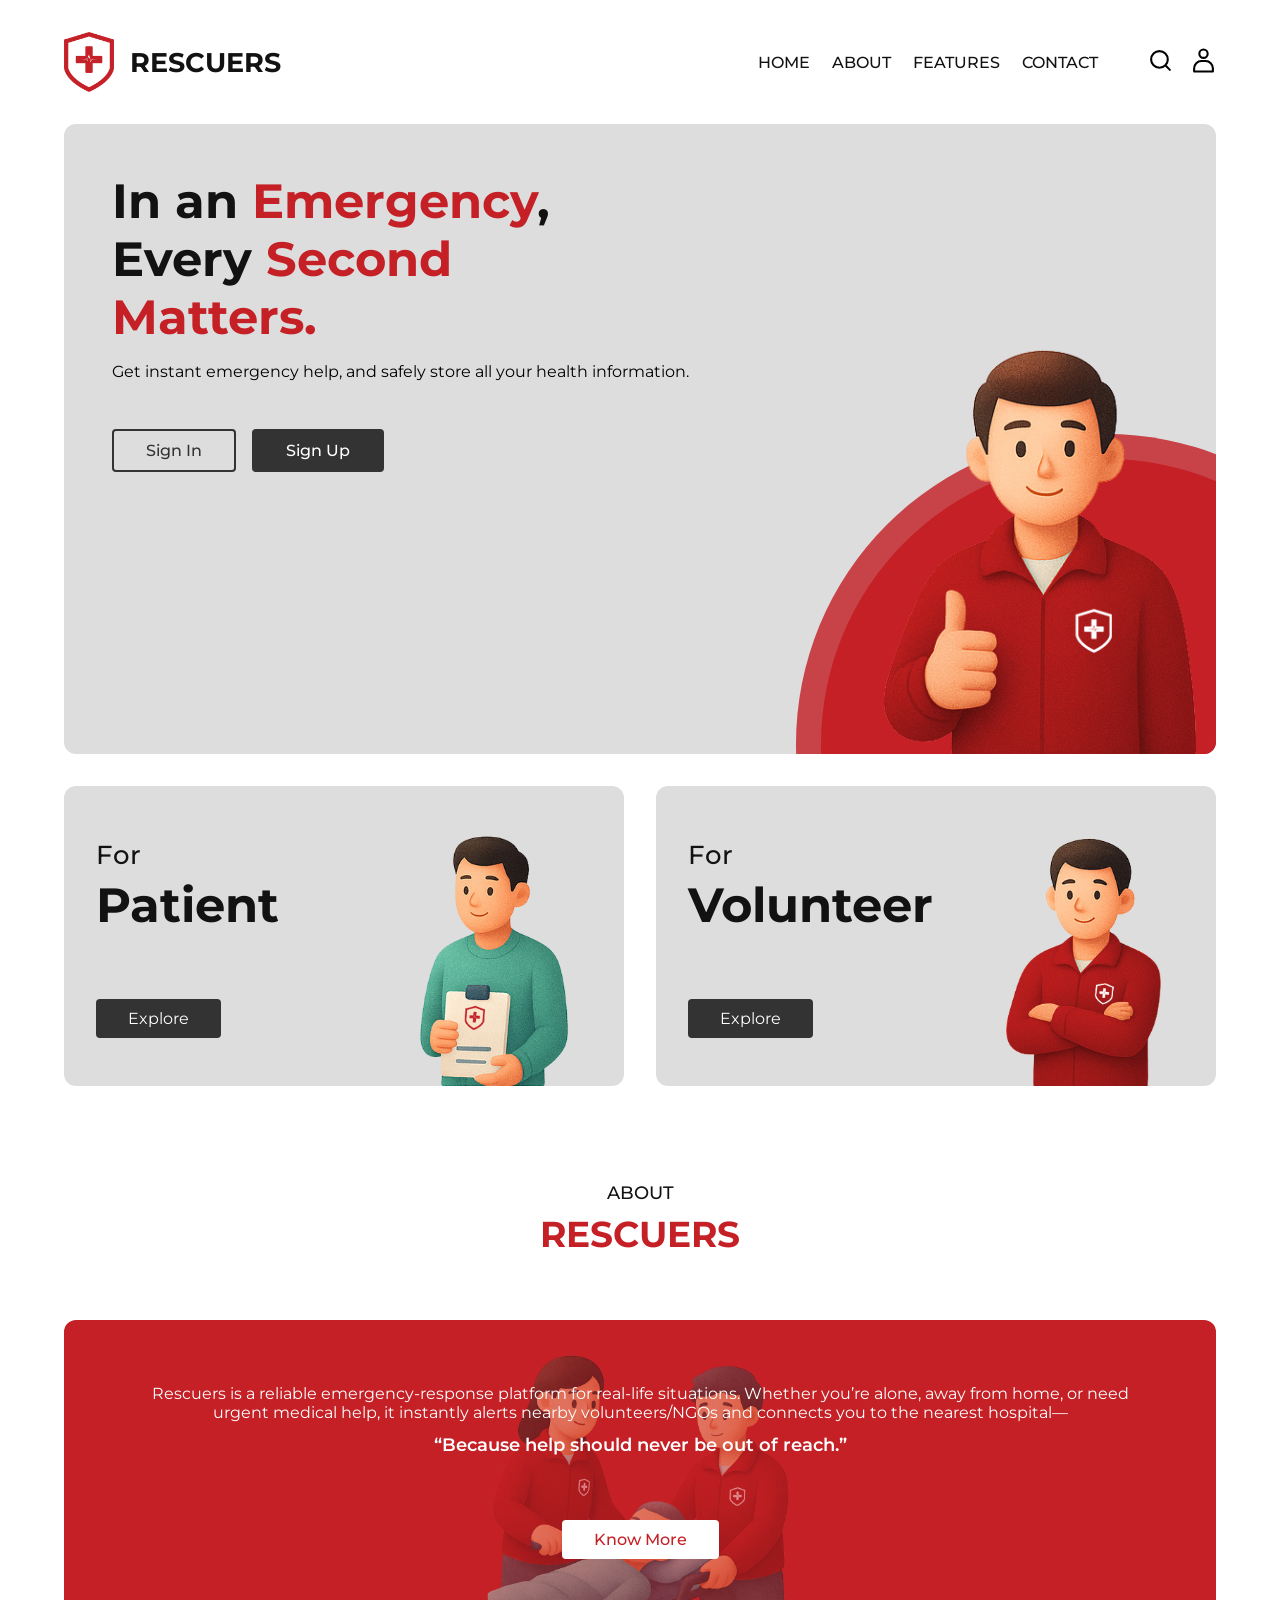
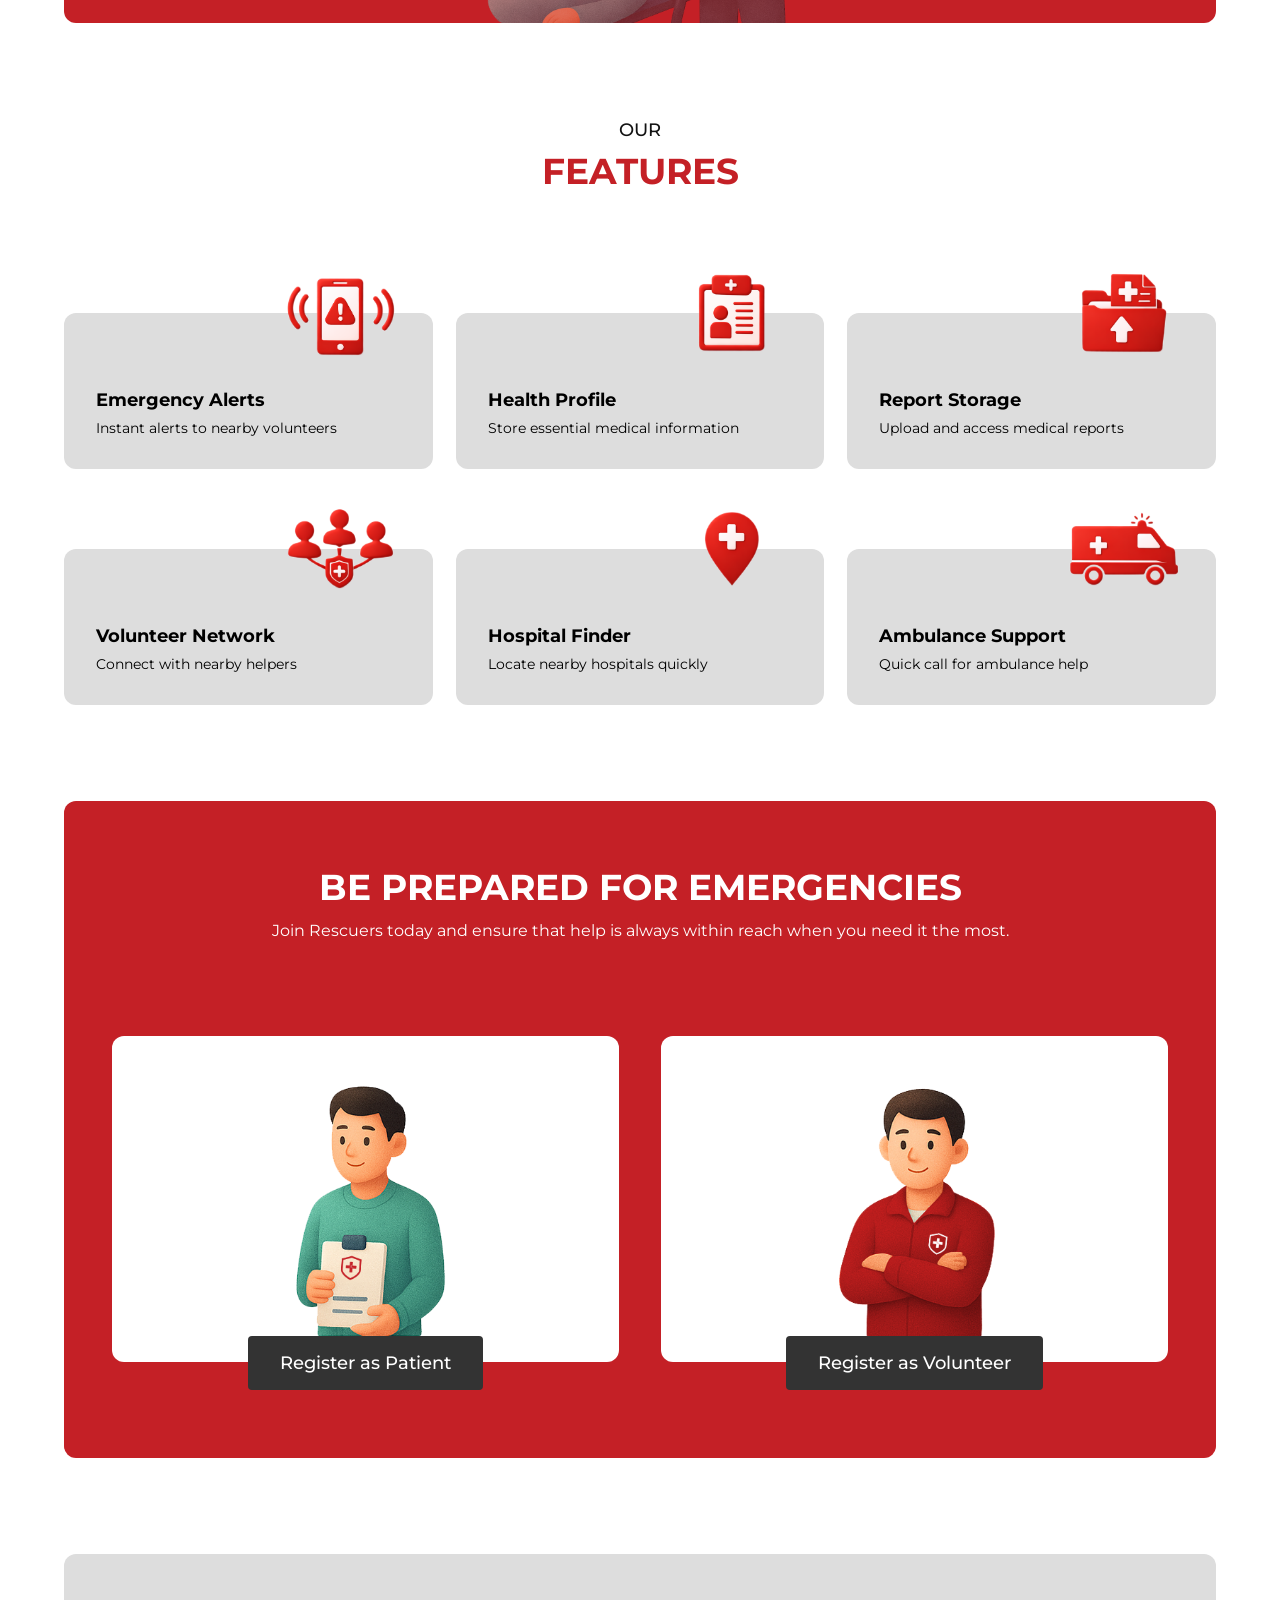
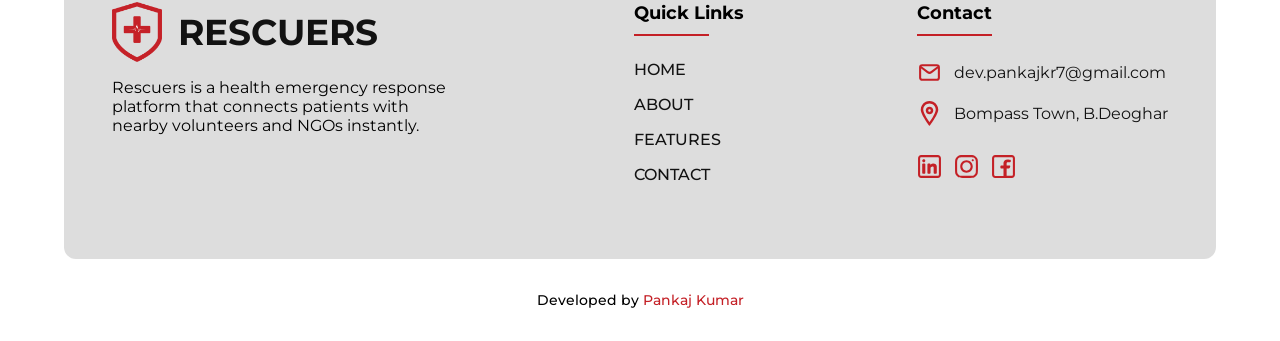
==== index.html @ 9e88a8e3 "Homepage, Signup and Login Page Frontend Created" ====
<!DOCTYPE html>
<html lang="en">

<head>
    <meta charset="UTF-8">
    <meta name="viewport" content="width=device-width, initial-scale=1.0">
    <title>Home</title>
    <link rel="stylesheet" href="style.css">
</head>

<body>
    <!-- Navbar -->
    <nav>
        <div class="logo">
            <img src="images/logo.png" alt="rescuers_logo">
            <h2>RESCUERS</h2>
        </div>

        <div class="navbar">
            <div class="navlinks">
                <a href="#">HOME</a>
                <a href="#">ABOUT</a>
                <a href="#">FEATURES</a>
                <a href="#">CONTACT</a>
            </div>
            <div class="search">
                <img src="icons/navbar_icons/search_icon.svg" alt="search">
            </div>
            <div class="account">
                <img src="icons/navbar_icons/account.svg" alt="">
            </div>
        </div>
    </nav>



    <!-- Hero Section -->
    <div class="hero-container">
        <h2 class="hero-title">In an <span>Emergency</span>, Every <span>Second Matters.</span></h2>
        <p class="hero-desc">Get instant emergency help, and safely store all your health information.</p>

        <div class="hero-btns">
            <a href="#" class="hero-sign-in-btn">Sign In</a>
            <a href="#" class="hero-sign-up-btn">Sign Up</a>
        </div>
        <!-- <a href="#" class="alert-btn"><img src="icons/alert-icon.png" alt=""> ALERT</a> -->


        <div class="hero-big-circle">
            <div class="hero-small-circle"></div>
        </div>
        <img src="images/volunteer_red.png" alt="" class="hero-men">
    </div>

    <!-- Explore Cards -->
    <div class="cards-container">
        <!-- Patient Card -->
        <div class="explore-cards">
            <div class="explore-card-title">
                <span>For</span><br> Patient
            </div>
            <a href="#" class="explore-card-btn">
                Explore
            </a>

            <img src="images/patient.png" alt="" class="explore-card-img">
        </div>

        <!-- Volunteer Card -->
        <div class="explore-cards">
            <div class="explore-card-title">
                <span>For</span><br> Volunteer
            </div>
            <a href="#" class="explore-card-btn">
                Explore
            </a>

            <img src="images/volunteer2.png" alt="" class="explore-card-img">
        </div>
    </div>

    <!-- About Section -->
    <div class="sec-title-container">
        <p class="sec-sub-title">ABOUT</p>
        <h3 class="sec-title">RESCUERS</h3>
    </div>

    <div class="about-container">
        <p>
            Rescuers is a reliable emergency-response platform for real-life situations. Whether you’re alone, away from
            home, or need urgent medical help, it instantly alerts nearby volunteers/NGOs and connects you to the
            nearest hospital—
        </p>
        <h4>“Because help should never be out of reach.”</h4>
        <a href="" class="about-btn">Know More</a>

        <img src="images/emergencyHelping.png" alt="">
    </div>

    <!-- Features Section -->
    <div class="sec-title-container">
        <p class="sec-sub-title">OUR</p>
        <h3 class="sec-title">FEATURES</h3>
    </div>

    <div class="feature-card-container">
        <div class="feature-card">
            <img src="icons/feature_icons/emergency_alert.png" alt="" class="feature-card-icon">
            <h4 class="feature-card-title">Emergency Alerts</h4>
            <p class="feature-card-desc">Instant alerts to nearby volunteers</p>
        </div>
        <div class="feature-card">
            <img src="icons/feature_icons/Health_Profile.png" alt="" class="feature-card-icon">
            <h4 class="feature-card-title">Health Profile</h4>
            <p class="feature-card-desc">Store essential medical information</p>
        </div>
        <div class="feature-card">
            <img src="icons/feature_icons/report_storage.png" alt="" class="feature-card-icon">
            <h4 class="feature-card-title">Report Storage</h4>
            <p class="feature-card-desc">Upload and access medical reports</p>
        </div>
        <div class="feature-card">
            <img src="icons/feature_icons/volunteer_network.png" alt="" class="feature-card-icon">
            <h4 class="feature-card-title">Volunteer Network</h4>
            <p class="feature-card-desc">Connect with nearby helpers</p>
        </div>
        <div class="feature-card">
            <img src="icons/feature_icons/hospital_finder.png" alt="" class="feature-card-icon">
            <h4 class="feature-card-title">Hospital Finder</h4>
            <p class="feature-card-desc">Locate nearby hospitals quickly</p>
        </div>
        <div class="feature-card">
            <img src="icons/feature_icons/Ambulance_support.png" alt="" class="feature-card-icon">
            <h4 class="feature-card-title">Ambulance Support</h4>
            <p class="feature-card-desc">Quick call for ambulance help</p>
        </div>
    </div>

    <!-- Register CTA -->
    <div class="register-cta-container">
        <div class="register-cta-title">
            <h3>BE PREPARED FOR EMERGENCIES</h3>
            <p>Join Rescuers today and ensure that help is always within reach when you need it the most.</p>
        </div>
        <div class="register-btn-container">
            <div class="register-cta">
                <img src="images/patient.png" alt="">
                <a href="">Register as Patient</a>
            </div>
            <div class="register-cta">
                <img src="images/volunteer2.png" alt="">
                <a href="">Register as Volunteer</a>
            </div>
        </div>
    </div>

    <!-- Footer -->
    <div class="footer">
        <div class="footer-brand-info">
            <div class="footer-logo">
                <img src="images/logo.png" alt="rescuers_logo">
                <h2>RESCUERS</h2>
            </div>
            <p>Rescuers is a health emergency response platform that connects patients with nearby volunteers and
                NGOs instantly.</p>
        </div>

        <div class="footer-link-box">
            <h4>Quick Links</h4>
            <div class="quick-links">
                <a href="">HOME</a>
                <a href="">ABOUT</a>
                <a href="">FEATURES</a>
                <a href="">CONTACT</a>
            </div>
        </div>

        <div class="footer-link-box">
            <h4>Contact</h4>
            <div class="footer-social-links">
                <a href=""><img src="icons/social_icons/email.svg" alt=""> dev.pankajkr7@gmail.com</a>
                <a href=""><img src="icons/social_icons/location.svg" alt=""> Bompass Town, B.Deoghar</a>
                <div class="footer-social-icons">
                    <a href=""><img src="icons/social_icons/linkedin.svg" alt=""></a>
                    <a href=""><img src="icons/social_icons/instagram.svg" alt=""></a>
                    <a href=""><img src="icons/social_icons/facebook.svg" alt=""></a>
                </div>
            </div>
        </div>
    </div>

    <!-- Footer Copyright -->
    <div class="footer-copyright">
        <p>Developed by <a href="">Pankaj Kumar</a></p>
    </div>
</body>

</html>
---- style.css ----
@import url('https://fonts.googleapis.com/css2?family=Montserrat:ital,wght@0,100..900;1,100..900&display=swap');

* {
    margin: 0;
    padding: 0;
    box-sizing: border-box;
    font-family: "Montserrat", sans-serif;
}

a {
    text-decoration: none;
}

/* Navbar */
nav {
    display: flex;
    align-items: center;
    justify-content: space-between;
    padding: 32px 64px;
}

/* Logo */
.logo {
    width: 50px;
    display: flex;
    align-items: center;
    gap: 16px;
    color: #121212;
    font-size: 18px;
}

.logo>img {
    width: 100%;
}

.navbar {
    display: flex;
    align-items: center;
    justify-content: space-between;
    gap: 18px;
}

.navbar img {
    width: 25px;
    fill: #C42026;
}

/* NavLinks */
.navlinks {
    display: flex;
    align-items: center;
    justify-content: space-between;
    gap: 22px;
    margin-right: 32px;
}

.navlinks a {
    text-decoration: none;
    color: #121212;
    font-size: 16px;
    font-weight: 500;
    display: block;
    transition: all 0.2s ease-in-out;
}

.navlinks a:hover {
    color: #C42026;
}

/* Alert Button */
/* .alert-btn {
    display: block;
    padding: 12px 20px;
    background: #C42026;
    box-shadow: 0px 0px 15px #C42026;
    width: max-content;
    border-radius: 4px;
    color: #fff;
    font-weight: 500;
    margin-top: 64px;
}

.alert-btn img {
    width: 25px;
    margin-right: 6px;
} */

/* Hero Section */
.hero-container {
    margin: 0 64px;
    background: #dddddd;
    height: 70vh;
    border-radius: 12px;
    padding: 48px;
    overflow: hidden;
    position: relative;
}

.hero-title {
    font-size: 48px;
    width: 50%;
    color: #121212;
}

.hero-title>span {
    color: #C42026;
}

.hero-desc {
    margin: 16px 0;
}

.hero-btns {
    display: flex;
    align-items: start;
    gap: 16px;
    margin-top: 48px;
}

.hero-btns a {
    display: block;
    padding: 10px 32px;
    border-radius: 4px;
    font-weight: 500;
    transition: all 0.2s ease-in;
}

.hero-sign-in-btn {
    border: 2px solid #333;
    color: #333;
}

.hero-sign-up-btn {
    background: #333;
    border: 2px solid #333;
    color: #fff;
}

.hero-btns a:hover {
    transform: translateY(-2px);
    box-shadow: 0 2px 4px rgba(0, 0, 0, 0.2);
}


/* Hero Section Illustration */
.hero-big-circle {
    height: 620px;
    width: 620px;
    background: #c42025cf;
    border-radius: 50%;
    position: absolute;
    right: -200px;
    bottom: -300px;
    display: grid;
    place-items: center;
}

.hero-small-circle {
    height: 570px;
    width: 570px;
    background: #C42026;
    border-radius: 50%;
    z-index: 1;
}

.hero-men {
    width: 350px;
    position: absolute;
    bottom: 0;
    right: 0px;
    z-index: 2;
}

/* Explore Cards */
.cards-container {
    margin: 32px 64px;
    display: flex;
    align-items: center;
    justify-content: space-between;
    gap: 32px;
}

.explore-cards {
    height: 300px;
    background: #dddddd;
    width: 50%;
    border-radius: 12px;
    padding: 32px;
    position: relative;
}

.explore-card-title {
    font-size: 48px;
    font-weight: bold;
    color: #121212;
}

.explore-card-title span {
    font-size: 26px;
    font-weight: 500;
}

.explore-card-btn {
    padding: 10px 32px;
    background: #333;
    border-radius: 4px;
    color: #fff;
    position: absolute;
    bottom: 48px;
    transition: all 0.3s ease;
}

.explore-card-btn:hover {
    transform: translateY(-2px);
    box-shadow: 0 2px 4px rgba(0, 0, 0, 0.2);

}

.explore-card-img {
    position: absolute;
    bottom: 0;
    right: 48px;
    height: 300px;
}

/* About Section */

/* Section Title */

.sec-title-container {
    margin: 96px 64px 64px;
    text-align: center;
}

.sec-sub-title {
    font-size: 18px;
    color: #121212;
    font-weight: 500;
    margin-bottom: 8px;
}

.sec-title {
    font-size: 36px;
    color: #C42026;
}

.about-container {
    margin: 32px 64px;
    background: #C42026;
    padding: 64px;
    border-radius: 12px;
    text-align: center;
    color: #fff;
    position: relative;
    z-index: 2;
}

.about-container p {
    font-size: 16px;
    margin-bottom: 12px;
}

.about-container h4 {
    font-size: 18px;
    font-weight: 600;

}

.about-btn {
    padding: 10px 32px;
    background: #fff;
    color: #C42026;
    font-weight: 500;
    display: inline-block;
    border-radius: 4px;
    margin-top: 64px;
    transition: all 0.2s ease;

}

.about-btn:hover {
    transform: translateY(-2px);
    box-shadow: 0 2px 4px rgba(0, 0, 0, 0.2);

}

.about-container img {
    position: absolute;
    height: 300px;
    bottom: 0;
    transform: translateX(-50%);
    left: 50%;
    z-index: -1;
    opacity: 0.5;
}

/* Feature Section */
.feature-card-container {
    margin: 32px 64px;
    display: flex;
    align-items: center;
    justify-content: space-between;
    flex-wrap: wrap;
    row-gap: 80px;
    margin-top: 120px;
}

.feature-card {
    padding: 32px;
    background: #dddddd;
    border-radius: 12px;
    padding-top: 68px;
    position: relative;
    width: 32%;
}

.feature-card-icon {
    height: 120px;
    position: absolute;
    right: 32px;
    top: -60px;
}

.feature-card-title {
    font-size: 18px;
    margin: 8px 0;
}

.feature-card-desc {
    font-size: 14px;
}

/* Register CTA */
.register-cta-container {
    margin: 96px 64px;
    padding: 64px 48px;
    padding-bottom: 96px;
    background: #C42026;
    border-radius: 12px;
    text-align: center;
    color: #fff;
}

.register-cta-title h3 {
    font-size: 36px;
    margin-bottom: 12px;
}

.register-btn-container {
    display: flex;
    align-items: center;
    justify-content: space-between;
    margin-top: 96px;
}

.register-cta {
    background: #fff;
    border-radius: 12px;
    display: flex;
    align-items: center;
    justify-content: center;
    flex-direction: column;
    width: 48%;
}

.register-cta img {
    height: 300px;
}

.register-cta a {
    color: #fff;
    background: #333;
    padding: 16px 32px;
    font-size: 18px;
    border-radius: 4px;
    margin-bottom: -28px;
    font-weight: 500;
    transition: all 0.2s ease;

}

.register-cta a:hover {
    transform: translateY(-2px);
    box-shadow: 0 2px 4px rgba(0, 0, 0, 0.2);

}

/* Footer */
.footer {
    padding: 48px;
    padding-bottom: 64px;
    margin: 32px 64px;
    background: #dddddd;
    border-radius: 12px;
    display: flex;
    align-items: flex-start;
    justify-content: space-between;
}

.footer-brand-info {
    width: 33%;
}

.footer-logo {
    display: flex;
    align-items: center;
    gap: 16px;
    color: #121212;
}

.footer-logo img {
    width: 50px;
}

.footer-logo h2 {
    font-size: 36px;
}

.footer-brand-info p {
    margin-top: 16px;
}



.footer-link-box h4 {
    font-size: 18px;
    position: relative;
    width: max-content;
    padding-bottom: 12px;
    margin-bottom: 24px;
}

.footer-link-box h4::after {
    content: "";
    width: 75px;
    height: 2px;
    background: #C42026;
    position: absolute;
    bottom: 0;
    left: 0;
}

.quick-links {
    display: flex;
    flex-direction: column;
    gap: 16px;
}

.quick-links a {
    color: #121212;
    font-size: 16px;
    font-weight: 500;
    display: inline-block;
    transition: all 0.2s ease;
}

.quick-links a:hover {
    color: #C42026;
}

.footer-social-links a {
    color: #121212;
    font-size: 16px;
    display: flex;
    align-items: center;
    gap: 12px;
    margin-bottom: 16px;
    transition: all 0.2s ease;
}

.footer-social-links a:hover {
    color: #C42026;
}

.footer-social-links a img {
    height: 25px;
}

.footer-social-icons {
    display: flex;
    align-items: flex-start;
    gap: 12px;
    margin-top: 28px;
}

.footer-social-icons img {
    height: 25px;
}

.footer-social-icons a {
    transition: all 0.2s ease;
}

.footer-social-icons a:hover {
    transform: translateY(-2px);
}

/* Footer Copyright */
.footer-copyright {
    margin: 32px 64px;
    text-align: center;
}

.footer-copyright p {
    font-weight: 500;
    font-size: 14px;
}

.footer-copyright p a {
    color: #C42026;
}
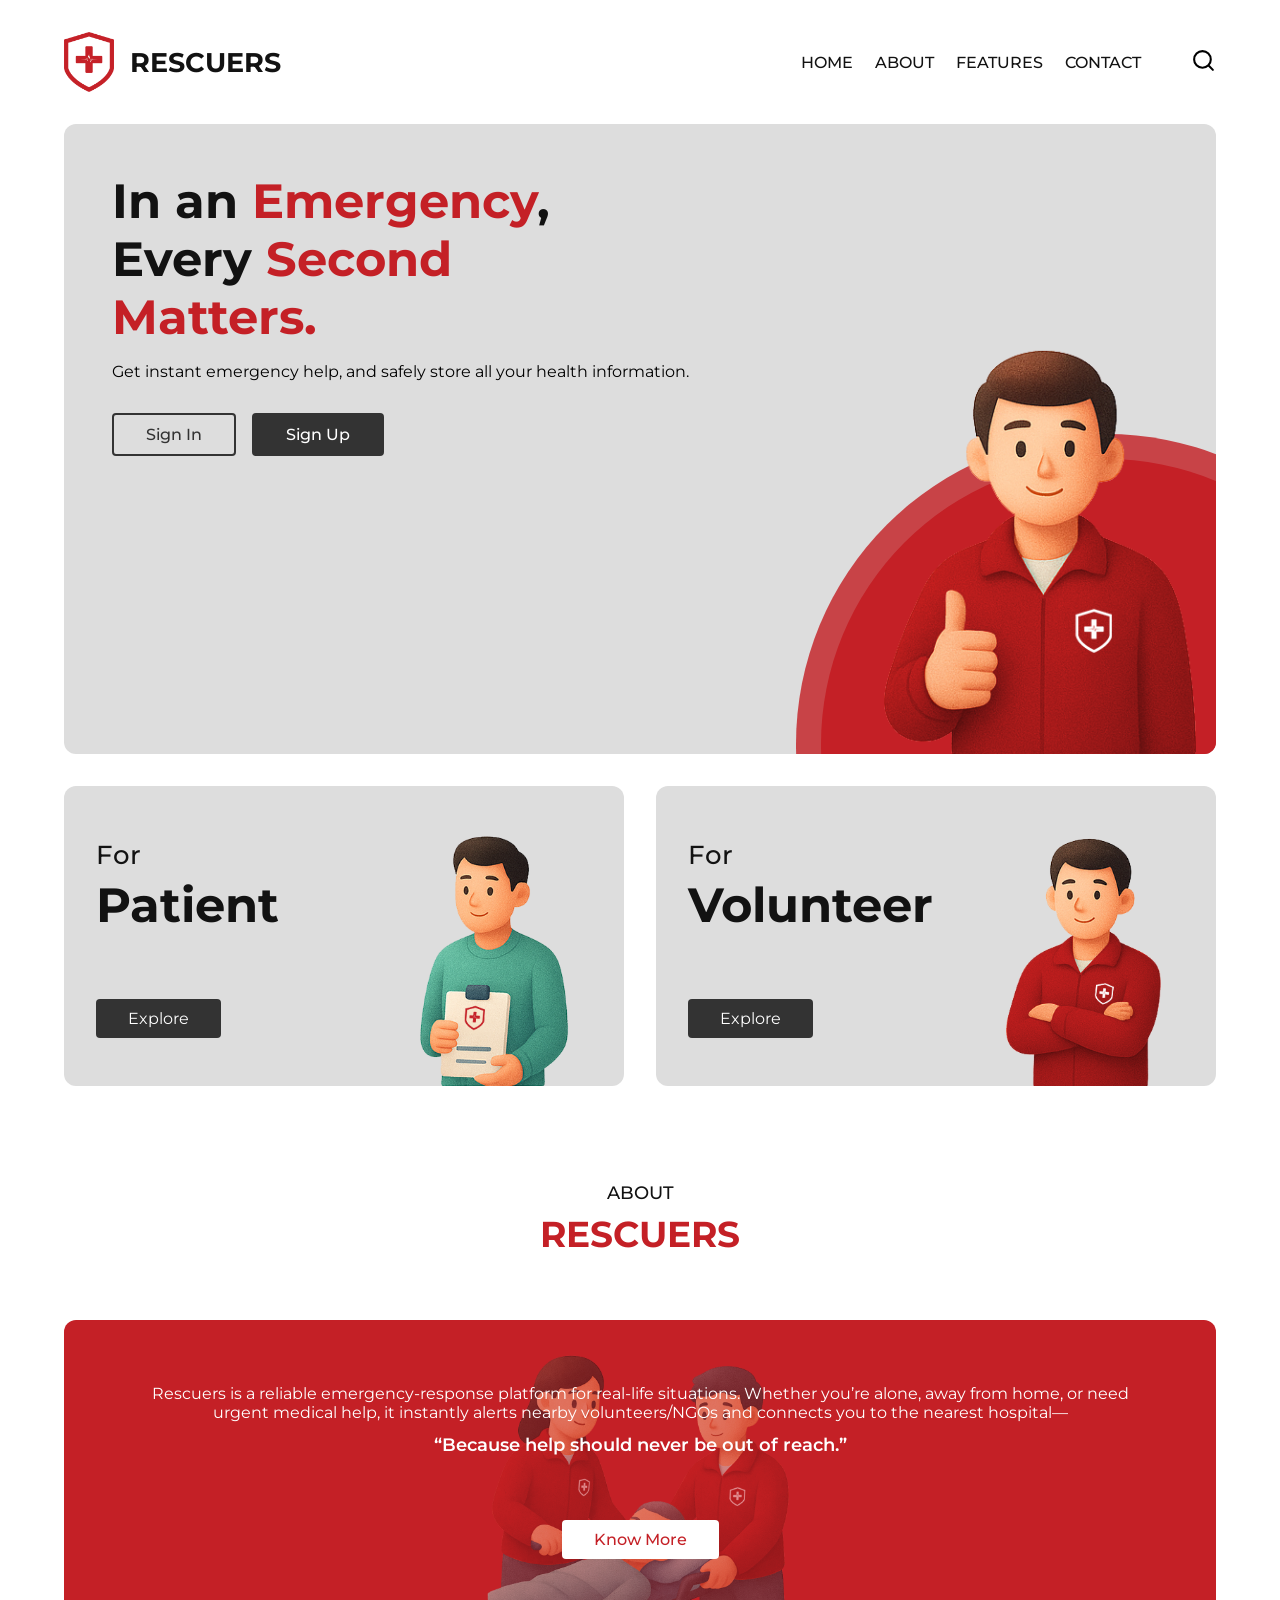
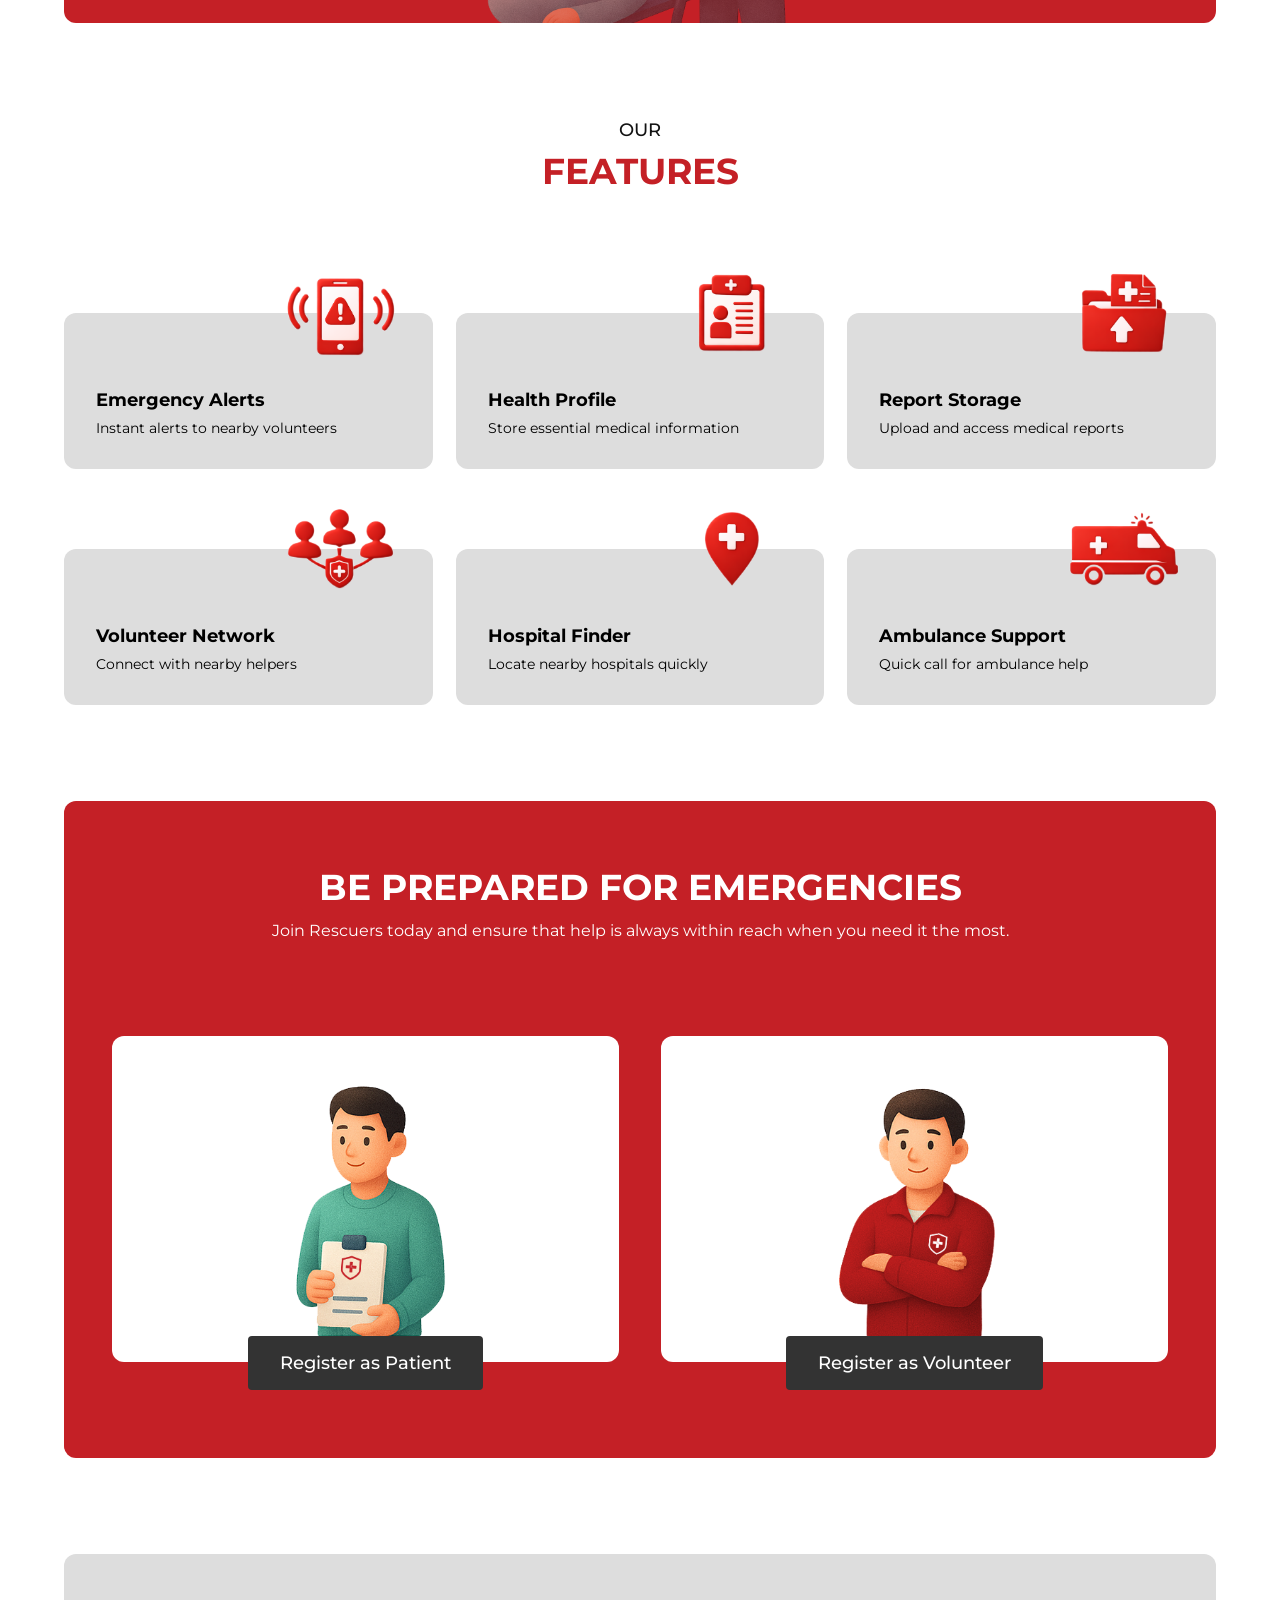
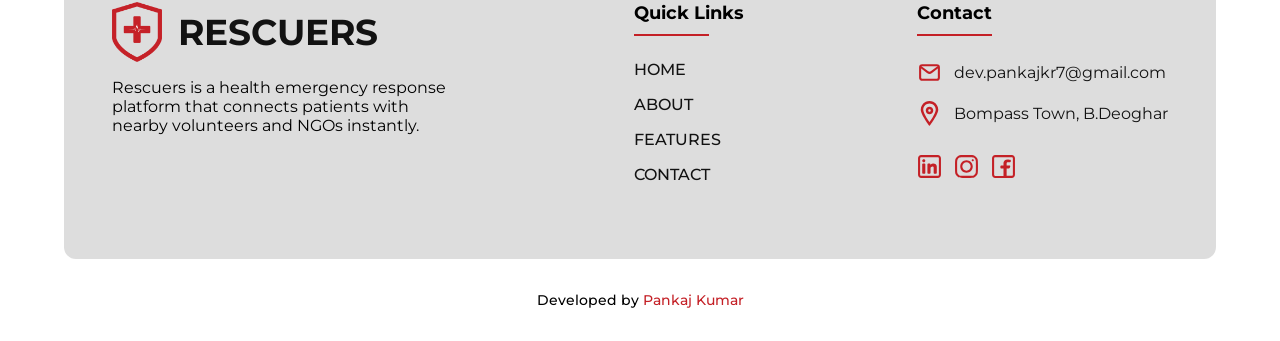
==== commit 6cc37fc0: "Added Health Profile Page" ====
--- a/index.html
+++ b/index.html
@@ -11,14 +11,16 @@
 <body>
     <!-- Navbar -->
     <nav>
-        <div class="logo">
-            <img src="images/logo.png" alt="rescuers_logo">
-            <h2>RESCUERS</h2>
-        </div>
+        <a href="index.html">
+            <div class="logo">
+                <img src="images/logo.png" alt="rescuers_logo">
+                <h2>RESCUERS</h2>
+            </div>
+        </a>
 
         <div class="navbar">
             <div class="navlinks">
-                <a href="#">HOME</a>
+                <a href="index.html">HOME</a>
                 <a href="#">ABOUT</a>
                 <a href="#">FEATURES</a>
                 <a href="#">CONTACT</a>
@@ -26,7 +28,7 @@
             <div class="search">
                 <img src="icons/navbar_icons/search_icon.svg" alt="search">
             </div>
-            <div class="account">
+            <div class="nav-account-icon">
                 <img src="icons/navbar_icons/account.svg" alt="">
             </div>
         </div>
@@ -39,10 +41,26 @@
         <h2 class="hero-title">In an <span>Emergency</span>, Every <span>Second Matters.</span></h2>
         <p class="hero-desc">Get instant emergency help, and safely store all your health information.</p>
 
-        <div class="hero-btns">
-            <a href="#" class="hero-sign-in-btn">Sign In</a>
-            <a href="#" class="hero-sign-up-btn">Sign Up</a>
-        </div>
+        <div class="hero-btn-container">
+            <div class="hero-btns" id="hero-sign-in-btn">
+                <p>Sign In</p>
+
+                <div class="sign-options" id="sign-in-opt">
+                    <a href="Login/patient_login.html">Patient</a>
+                    <a href="Login/volunteer_login.html">Volunteer</a>
+                </div>
+            </div>
+
+            <div class="hero-btns" id="hero-sign-up-btn">
+                <p>Sign Up</p>
+
+                <div class="sign-options" id="sign-up-opt">
+                    <a href="SignUp/patient_signup.html">Patient</a>
+                    <a href="SignUp/volunteer_signup.html">Volunteer</a>
+                </div>
+            </div>
+        </div>
+
         <!-- <a href="#" class="alert-btn"><img src="icons/alert-icon.png" alt=""> ALERT</a> -->
 
 
@@ -145,11 +163,11 @@
         <div class="register-btn-container">
             <div class="register-cta">
                 <img src="images/patient.png" alt="">
-                <a href="">Register as Patient</a>
+                <a href="SignUp/patient_signup.html">Register as Patient</a>
             </div>
             <div class="register-cta">
                 <img src="images/volunteer2.png" alt="">
-                <a href="">Register as Volunteer</a>
+                <a href="SignUp/volunteer_signup.html">Register as Volunteer</a>
             </div>
         </div>
     </div>
@@ -157,10 +175,12 @@
     <!-- Footer -->
     <div class="footer">
         <div class="footer-brand-info">
-            <div class="footer-logo">
-                <img src="images/logo.png" alt="rescuers_logo">
-                <h2>RESCUERS</h2>
-            </div>
+            <a href="index.html">
+                <div class="footer-logo">
+                    <img src="images/logo.png" alt="rescuers_logo">
+                    <h2>RESCUERS</h2>
+                </div>
+            </a>
             <p>Rescuers is a health emergency response platform that connects patients with nearby volunteers and
                 NGOs instantly.</p>
         </div>
@@ -168,7 +188,7 @@
         <div class="footer-link-box">
             <h4>Quick Links</h4>
             <div class="quick-links">
-                <a href="">HOME</a>
+                <a href="index.html">HOME</a>
                 <a href="">ABOUT</a>
                 <a href="">FEATURES</a>
                 <a href="">CONTACT</a>
@@ -193,6 +213,10 @@
     <div class="footer-copyright">
         <p>Developed by <a href="">Pankaj Kumar</a></p>
     </div>
+
+
+    <!-- javascript -->
+    <script src="index.js"></script>
 </body>
 
 </html>
--- a/style.css
+++ b/style.css
@@ -11,6 +11,16 @@
     text-decoration: none;
 }
 
+.hover-up {
+    transition: all 0.2s ease;
+}
+
+.hover-up:hover {
+    transform: translateY(-2px);
+    box-shadow: 0 2px 6px rgba(0, 0, 0, 0.2);
+
+}
+
 /* Navbar */
 nav {
     display: flex;
@@ -43,6 +53,10 @@
 .navbar img {
     width: 25px;
     fill: #C42026;
+}
+
+.nav-account-icon {
+    display: none;
 }
 
 /* NavLinks */
@@ -110,35 +124,51 @@
     margin: 16px 0;
 }
 
+.hero-btn-container {
+    display: flex;
+    margin-top: 32px;
+    gap: 16px;
+    text-align: center;
+}
+
 .hero-btns {
-    display: flex;
-    align-items: start;
-    gap: 16px;
-    margin-top: 48px;
-}
-
-.hero-btns a {
+    padding: 10px 32px;
+    border: 2px solid #333;
+    border-radius: 4px;
+    font-weight: 500;
+    color: #333;
+    cursor: pointer;
+    position: relative;
+}
+
+.hero-btns:nth-last-child(1) {
+    background: #333;
+    color: #fff;
+}
+
+.sign-options {
+    position: absolute;
+    left: 0;
+    bottom: -250%;
+    border-radius: 4px;
+    background: #333;
+    visibility: hidden;
+    transition: 0.2s ease;
+}
+
+.sign-options a {
+    padding: 10px 32px;
     display: block;
-    padding: 10px 32px;
-    border-radius: 4px;
-    font-weight: 500;
-    transition: all 0.2s ease-in;
-}
-
-.hero-sign-in-btn {
-    border: 2px solid #333;
-    color: #333;
-}
-
-.hero-sign-up-btn {
-    background: #333;
-    border: 2px solid #333;
-    color: #fff;
-}
-
-.hero-btns a:hover {
-    transform: translateY(-2px);
-    box-shadow: 0 2px 4px rgba(0, 0, 0, 0.2);
+    color: #fff;
+}
+
+.sign-options a:hover {
+    background: #C42026;
+    border-radius: 4px;
+}
+
+.sign-options a:nth-child(1) {
+    border-bottom: 1px solid #fff;
 }
 
 
